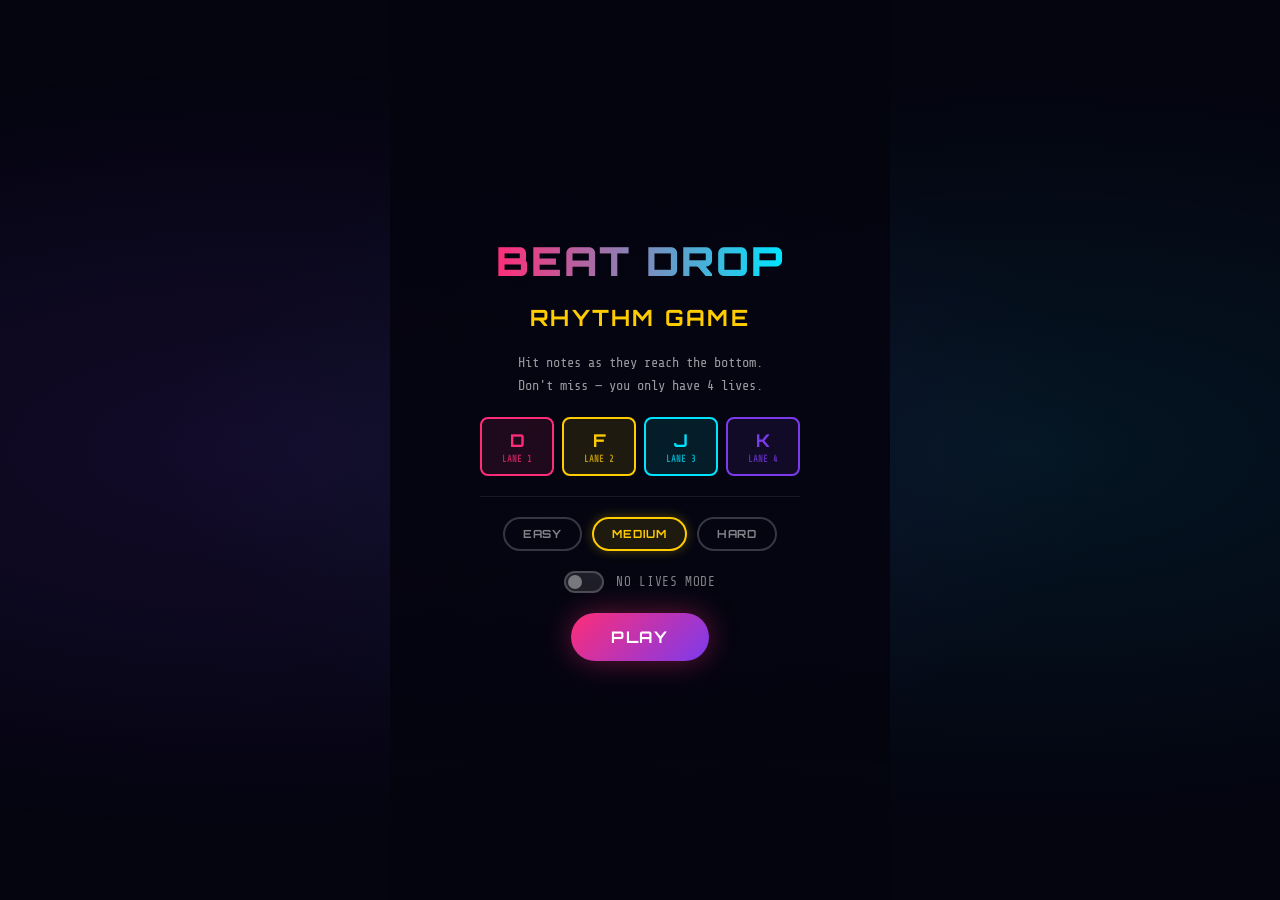
==== index.html @ 4f86e66f "Add note spawner, hit detection, button sprites, and game manager" ====
<!DOCTYPE html>
<html lang="en">
<head>
<meta charset="UTF-8">
<meta name="viewport" content="width=device-width, initial-scale=1.0">
<title>BEAT DROP</title>
<style>
  @import url('https://fonts.googleapis.com/css2?family=Orbitron:wght@400;700;900&family=Share+Tech+Mono&display=swap');

  :root {
    --col1: #ff2d78;
    --col2: #ffcc00;
    --col3: #00e5ff;
    --col4: #7c3aed;
    --bg: #050510;
  }

  * { margin: 0; padding: 0; box-sizing: border-box; }

  body {
    background: var(--bg);
    font-family: 'Share Tech Mono', monospace;
    color: #fff;
    height: 100vh;
    overflow: hidden;
    display: flex;
    flex-direction: column;
    align-items: center;
    justify-content: center;
  }

  body::before {
    content: '';
    position: fixed;
    inset: 0;
    background:
      radial-gradient(ellipse at 20% 50%, rgba(124,58,237,0.12) 0%, transparent 60%),
      radial-gradient(ellipse at 80% 50%, rgba(0,229,255,0.08) 0%, transparent 60%);
    pointer-events: none;
    z-index: 0;
  }

  #screen {
    position: relative;
    z-index: 1;
    display: flex;
    flex-direction: column;
    align-items: center;
    width: 100%;
    max-width: 500px;
    height: 100vh;
  }

  /* ── MENU OVERLAY ── */
  .overlay {
    position: absolute;
    inset: 0;
    display: flex;
    flex-direction: column;
    align-items: center;
    justify-content: center;
    background: rgba(5,5,16,0.92);
    z-index: 20;
    gap: 20px;
    padding: 30px;
    text-align: center;
  }

  .overlay h1 {
    font-family: 'Orbitron', sans-serif;
    font-size: 2.5rem;
    font-weight: 900;
    background: linear-gradient(90deg, var(--col1), var(--col3));
    -webkit-background-clip: text;
    -webkit-text-fill-color: transparent;
    background-clip: text;
    line-height: 1.1;
    letter-spacing: 0.05em;
  }

  .overlay h2 {
    font-family: 'Orbitron', sans-serif;
    font-size: 1.4rem;
    font-weight: 700;
    color: var(--col2);
    letter-spacing: 0.1em;
  }

  .overlay p {
    font-size: 0.85rem;
    color: rgba(255,255,255,0.6);
    line-height: 1.7;
    max-width: 320px;
  }

  /* ── KEY MAP ── */
  .key-map {
    display: grid;
    grid-template-columns: repeat(4, 1fr);
    gap: 8px;
    width: 100%;
    max-width: 320px;
  }

  .key-chip {
    padding: 10px 4px;
    border-radius: 8px;
    font-family: 'Orbitron', sans-serif;
    font-size: 1.1rem;
    font-weight: 700;
    border: 2px solid;
    display: flex;
    flex-direction: column;
    align-items: center;
    gap: 3px;
  }

  .key-chip span { font-size: 0.55rem; font-family: 'Share Tech Mono', monospace; opacity: 0.7; }
  .key-chip:nth-child(1) { border-color: var(--col1); color: var(--col1); background: rgba(255,45,120,0.1); }
  .key-chip:nth-child(2) { border-color: var(--col2); color: var(--col2); background: rgba(255,204,0,0.1); }
  .key-chip:nth-child(3) { border-color: var(--col3); color: var(--col3); background: rgba(0,229,255,0.1); }
  .key-chip:nth-child(4) { border-color: var(--col4); color: var(--col4); background: rgba(124,58,237,0.1); }

  /* ── BUTTONS ── */
  .btn {
    font-family: 'Orbitron', sans-serif;
    font-size: 1rem;
    font-weight: 700;
    letter-spacing: 0.1em;
    padding: 14px 40px;
    border-radius: 50px;
    border: none;
    cursor: pointer;
    background: linear-gradient(135deg, var(--col1), var(--col4));
    color: #fff;
    box-shadow: 0 0 30px rgba(255,45,120,0.4);
    transition: transform 0.15s, box-shadow 0.15s;
  }

  .btn:hover {
    transform: scale(1.05);
    box-shadow: 0 0 45px rgba(255,45,120,0.6);
  }

  /* ── DIFFICULTY ── */
  .diff-select { display: flex; gap: 10px; }

  .diff-btn {
    font-family: 'Orbitron', sans-serif;
    font-size: 0.7rem;
    font-weight: 700;
    letter-spacing: 0.08em;
    padding: 8px 18px;
    border-radius: 50px;
    border: 2px solid rgba(255,255,255,0.2);
    background: transparent;
    color: rgba(255,255,255,0.5);
    cursor: pointer;
    transition: all 0.2s;
  }

  .diff-btn:hover { border-color: var(--col3); color: var(--col3); }
  .diff-btn.active {
    border-color: var(--col2); color: var(--col2);
    background: rgba(255,204,0,0.1);
    box-shadow: 0 0 12px rgba(255,204,0,0.3);
  }

  /* ── NO LIVES TOGGLE ── */
  .toggle-row {
    display: flex; align-items: center; gap: 12px;
    font-size: 0.8rem; color: rgba(255,255,255,0.5); letter-spacing: 0.05em;
  }

  .toggle {
    width: 40px; height: 22px; border-radius: 11px;
    background: rgba(255,255,255,0.1);
    border: 2px solid rgba(255,255,255,0.2);
    position: relative; cursor: pointer;
    transition: background 0.2s, border-color 0.2s;
  }

  .toggle::after {
    content: ''; position: absolute;
    width: 14px; height: 14px; border-radius: 50%;
    background: rgba(255,255,255,0.4);
    top: 2px; left: 2px;
    transition: transform 0.2s, background 0.2s;
  }

  .toggle.on { background: rgba(0,229,255,0.2); border-color: var(--col3); }
  .toggle.on::after { transform: translateX(18px); background: var(--col3); }

  /* ── DIVIDER ── */
  .divider { width: 100%; max-width: 320px; height: 1px; background: rgba(255,255,255,0.08); }
</style>

<!-- Game styles (Adam) -->
<link rel="stylesheet" href="game.css">
</head>
<body>
<div id="screen">

  <!-- ── MENU (teammate's UI) ── -->
  <div class="overlay" id="menu">
    <h1>BEAT DROP</h1>
    <h2>RHYTHM GAME</h2>

    <p>Hit notes as they reach the bottom.<br>Don't miss — you only have 4 lives.</p>

    <div class="key-map">
      <div class="key-chip">D<span>LANE 1</span></div>
      <div class="key-chip">F<span>LANE 2</span></div>
      <div class="key-chip">J<span>LANE 3</span></div>
      <div class="key-chip">K<span>LANE 4</span></div>
    </div>

    <div class="divider"></div>

    <div class="diff-select">
      <button class="diff-btn">EASY</button>
      <button class="diff-btn active">MEDIUM</button>
      <button class="diff-btn">HARD</button>
    </div>

    <div class="toggle-row">
      <div class="toggle" id="noLivesToggle"></div>
      NO LIVES MODE
    </div>

    <button class="btn" id="playBtn">PLAY</button>
  </div>

  <!-- ── GAME AREA (Adam) ── -->
  <div id="gameArea">
    <div id="track"></div>
    <div id="buttons">
      <button class="lane-btn" data-lane="0">D</button>
      <button class="lane-btn" data-lane="1">F</button>
      <button class="lane-btn" data-lane="2">J</button>
      <button class="lane-btn" data-lane="3">K</button>
    </div>
  </div>

</div><!-- end #screen -->

<!-- Game logic (Adam) -->
<script src="game.js"></script>
</body>
</html>
---- game.css ----
/* ── GAME AREA ── */
#gameArea {
  display: none;
  position: absolute;
  inset: 0;
  flex-direction: column;
  align-items: center;
}
#gameArea.active { display: flex; }

/* ── NOTE TRACK ── */
#track {
  flex: 1;
  width: 100%;
  position: relative;
  overflow: hidden;
  border-bottom: 2px solid rgba(255,255,255,0.08);
}

/* ── FALLING NOTES ── */
.note {
  position: absolute;
  width: calc(25% - 10px);
  height: 36px;
  border-radius: 8px;
  top: -40px;
  z-index: 5;
  pointer-events: none;
}
.note[data-lane="0"] { left: 5px;             background: rgba(255,45,120,0.85);  border: 2px solid var(--col1); box-shadow: 0 0 10px rgba(255,45,120,0.5); }
.note[data-lane="1"] { left: calc(25% + 5px); background: rgba(255,204,0,0.85);   border: 2px solid var(--col2); box-shadow: 0 0 10px rgba(255,204,0,0.5); }
.note[data-lane="2"] { left: calc(50% + 5px); background: rgba(0,229,255,0.85);   border: 2px solid var(--col3); box-shadow: 0 0 10px rgba(0,229,255,0.5); }
.note[data-lane="3"] { left: calc(75% + 5px); background: rgba(124,58,237,0.85);  border: 2px solid var(--col4); box-shadow: 0 0 10px rgba(124,58,237,0.5); }

@keyframes noteHit {
  0%   { transform: scale(1);   opacity: 1; }
  50%  { transform: scale(1.4); opacity: 0.6; }
  100% { transform: scale(0);   opacity: 0; }
}
.note.hit { animation: noteHit 0.15s ease-out forwards; }

/* ── LANE BUTTONS ── */
#buttons {
  width: 100%;
  display: grid;
  grid-template-columns: repeat(4, 1fr);
  gap: 6px;
  padding: 10px;
}

.lane-btn {
  height: 64px;
  border-radius: 10px;
  border: 2px solid;
  background: transparent;
  font-family: 'Orbitron', sans-serif;
  font-size: 1.1rem;
  font-weight: 700;
  cursor: pointer;
  transition: transform 0.08s, box-shadow 0.08s, background 0.08s;
}

/* idle state */
.lane-btn[data-lane="0"] { border-color: var(--col1); color: var(--col1); }
.lane-btn[data-lane="1"] { border-color: var(--col2); color: var(--col2); }
.lane-btn[data-lane="2"] { border-color: var(--col3); color: var(--col3); }
.lane-btn[data-lane="3"] { border-color: var(--col4); color: var(--col4); }

/* pressed state */
.lane-btn.pressed[data-lane="0"] { background: rgba(255,45,120,0.35);  box-shadow: 0 0 20px rgba(255,45,120,0.7);  transform: scaleY(0.92); }
.lane-btn.pressed[data-lane="1"] { background: rgba(255,204,0,0.35);   box-shadow: 0 0 20px rgba(255,204,0,0.7);   transform: scaleY(0.92); }
.lane-btn.pressed[data-lane="2"] { background: rgba(0,229,255,0.35);   box-shadow: 0 0 20px rgba(0,229,255,0.7);   transform: scaleY(0.92); }
.lane-btn.pressed[data-lane="3"] { background: rgba(124,58,237,0.35);  box-shadow: 0 0 20px rgba(124,58,237,0.7);  transform: scaleY(0.92); }
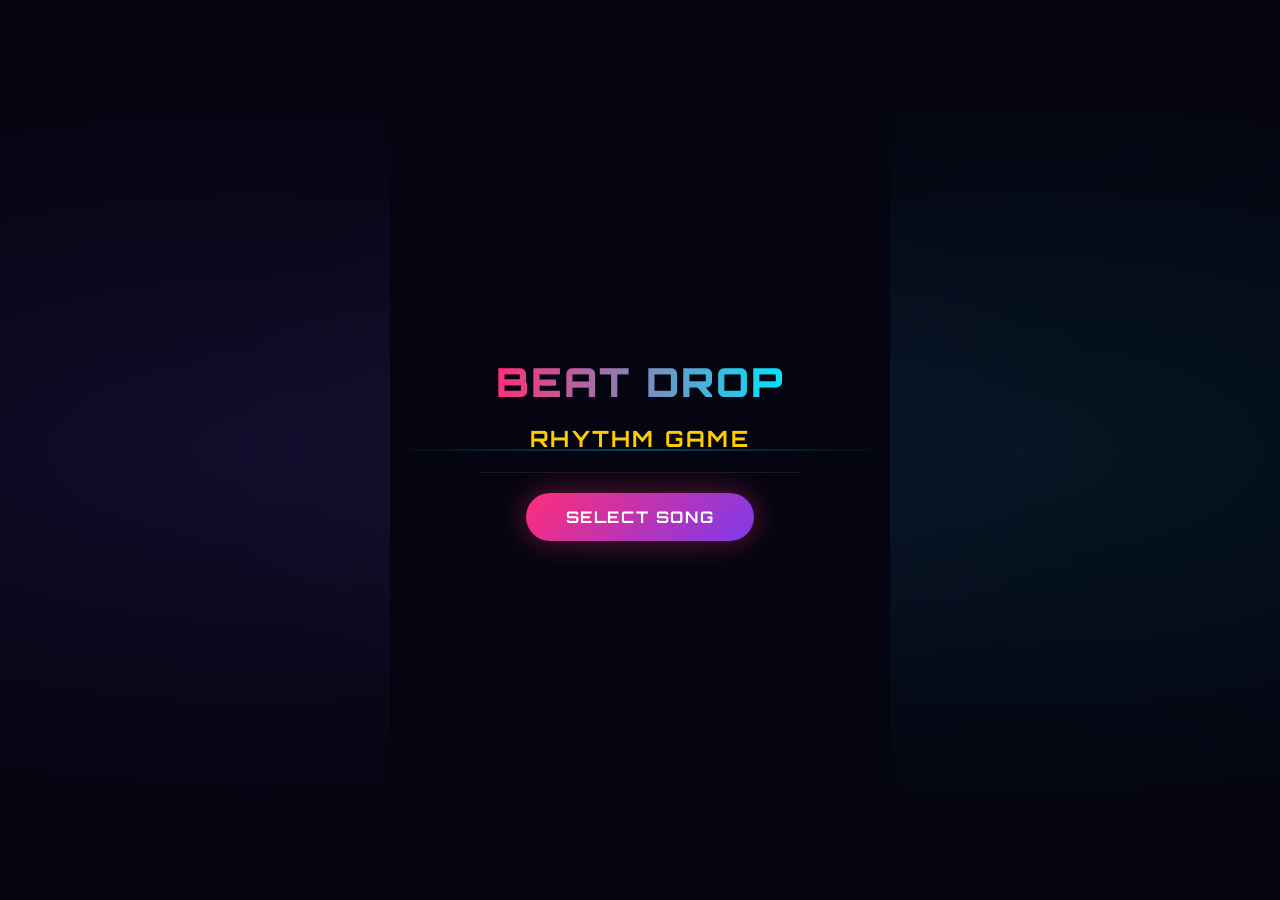
==== commit 7600d965: "Add main menu, level select, and songs registry. Changed note fall speed to come from song BPM" ====
--- a/index.html
+++ b/index.html
@@ -51,7 +51,7 @@
     height: 100vh;
   }
 
-  /* ── MENU OVERLAY ── */
+  /* ── SHARED OVERLAY ── */
   .overlay {
     position: absolute;
     inset: 0;
@@ -65,6 +65,8 @@
     padding: 30px;
     text-align: center;
   }
+
+  .overlay.hidden { display: none; }
 
   .overlay h1 {
     font-family: 'Orbitron', sans-serif;
@@ -92,34 +94,6 @@
     line-height: 1.7;
     max-width: 320px;
   }
-
-  /* ── KEY MAP ── */
-  .key-map {
-    display: grid;
-    grid-template-columns: repeat(4, 1fr);
-    gap: 8px;
-    width: 100%;
-    max-width: 320px;
-  }
-
-  .key-chip {
-    padding: 10px 4px;
-    border-radius: 8px;
-    font-family: 'Orbitron', sans-serif;
-    font-size: 1.1rem;
-    font-weight: 700;
-    border: 2px solid;
-    display: flex;
-    flex-direction: column;
-    align-items: center;
-    gap: 3px;
-  }
-
-  .key-chip span { font-size: 0.55rem; font-family: 'Share Tech Mono', monospace; opacity: 0.7; }
-  .key-chip:nth-child(1) { border-color: var(--col1); color: var(--col1); background: rgba(255,45,120,0.1); }
-  .key-chip:nth-child(2) { border-color: var(--col2); color: var(--col2); background: rgba(255,204,0,0.1); }
-  .key-chip:nth-child(3) { border-color: var(--col3); color: var(--col3); background: rgba(0,229,255,0.1); }
-  .key-chip:nth-child(4) { border-color: var(--col4); color: var(--col4); background: rgba(124,58,237,0.1); }
 
   /* ── BUTTONS ── */
   .btn {
@@ -142,6 +116,273 @@
     box-shadow: 0 0 45px rgba(255,45,120,0.6);
   }
 
+  .btn-ghost {
+    font-family: 'Orbitron', sans-serif;
+    font-size: 0.8rem;
+    font-weight: 700;
+    letter-spacing: 0.1em;
+    padding: 10px 28px;
+    border-radius: 50px;
+    border: 2px solid rgba(255,255,255,0.2);
+    cursor: pointer;
+    background: transparent;
+    color: rgba(255,255,255,0.5);
+    transition: all 0.2s;
+  }
+
+  .btn-ghost:hover {
+    border-color: rgba(255,255,255,0.5);
+    color: rgba(255,255,255,0.9);
+  }
+
+  /* ── DIVIDER ── */
+  .divider {
+    width: 100%;
+    max-width: 320px;
+    height: 1px;
+    background: rgba(255,255,255,0.08);
+  }
+
+  /* ── MAIN MENU SPECIFIC ── */
+  #mainMenu .tagline {
+    font-size: 0.75rem;
+    letter-spacing: 0.25em;
+    color: rgba(255,255,255,0.3);
+    text-transform: uppercase;
+  }
+
+  #mainMenu .menu-actions {
+    display: flex;
+    flex-direction: column;
+    align-items: center;
+    gap: 12px;
+    width: 100%;
+  }
+
+  /* animated scanline on main menu */
+  #mainMenu::before {
+    content: '';
+    position: absolute;
+    left: 0; right: 0;
+    height: 2px;
+    background: linear-gradient(90deg, transparent, var(--col3), transparent);
+    opacity: 0.3;
+    animation: scanline 4s linear infinite;
+    pointer-events: none;
+  }
+
+  @keyframes scanline {
+    0%   { top: 0%; }
+    100% { top: 100%; }
+  }
+
+  /* ── LEVEL SELECT ── */
+  #levelSelect {
+    justify-content: flex-start;
+    padding-top: 0;
+    gap: 0;
+  }
+
+  .level-select-header {
+    width: 100%;
+    display: flex;
+    align-items: center;
+    gap: 14px;
+    padding: 20px 20px 16px;
+    flex-shrink: 0;
+    border-bottom: 1px solid rgba(255,255,255,0.06);
+  }
+
+  .back-btn {
+    width: 36px;
+    height: 36px;
+    border-radius: 50%;
+    border: 2px solid rgba(255,255,255,0.15);
+    background: transparent;
+    color: rgba(255,255,255,0.6);
+    cursor: pointer;
+    display: flex;
+    align-items: center;
+    justify-content: center;
+    font-size: 1rem;
+    transition: all 0.2s;
+    flex-shrink: 0;
+  }
+
+  .back-btn:hover {
+    border-color: var(--col3);
+    color: var(--col3);
+  }
+
+  .level-select-header h2 {
+    font-family: 'Orbitron', sans-serif;
+    font-size: 0.85rem;
+    font-weight: 700;
+    letter-spacing: 0.25em;
+    color: rgba(255,255,255,0.5);
+  }
+
+  .song-list {
+    width: 100%;
+    flex: 1;
+    overflow-y: auto;
+    padding: 16px;
+    display: flex;
+    flex-direction: column;
+    gap: 12px;
+  }
+
+  .song-list::-webkit-scrollbar { width: 4px; }
+  .song-list::-webkit-scrollbar-track { background: transparent; }
+  .song-list::-webkit-scrollbar-thumb { background: rgba(255,255,255,0.1); border-radius: 2px; }
+
+  /* ── SONG CARD ── */
+  .song-card {
+    width: 100%;
+    border-radius: 14px;
+    border: 1px solid rgba(255,255,255,0.08);
+    background: rgba(255,255,255,0.03);
+    padding: 16px;
+    cursor: pointer;
+    transition: transform 0.15s, border-color 0.15s, background 0.15s, box-shadow 0.15s;
+    display: flex;
+    align-items: center;
+    gap: 14px;
+    position: relative;
+    overflow: hidden;
+  }
+
+  .song-card::before {
+    content: '';
+    position: absolute;
+    top: 0; left: 0; right: 0;
+    height: 2px;
+    border-radius: 14px 14px 0 0;
+    background: var(--card-accent);
+    opacity: 0.6;
+    transition: opacity 0.15s;
+  }
+
+  .song-card:hover {
+    transform: translateY(-2px);
+    border-color: rgba(255,255,255,0.18);
+    background: rgba(255,255,255,0.06);
+    box-shadow: 0 8px 32px rgba(0,0,0,0.4);
+  }
+
+  .song-card:hover::before { opacity: 1; }
+
+  .song-card:active { transform: scale(0.98); }
+
+  .song-icon {
+    width: 52px;
+    height: 52px;
+    border-radius: 10px;
+    display: flex;
+    align-items: center;
+    justify-content: center;
+    font-size: 1.4rem;
+    flex-shrink: 0;
+    background: var(--card-accent-bg);
+    border: 1px solid var(--card-accent-border);
+  }
+
+  .song-info {
+    flex: 1;
+    text-align: left;
+    min-width: 0;
+  }
+
+  .song-title {
+    font-family: 'Orbitron', sans-serif;
+    font-size: 0.95rem;
+    font-weight: 700;
+    color: #fff;
+    letter-spacing: 0.05em;
+    white-space: nowrap;
+    overflow: hidden;
+    text-overflow: ellipsis;
+  }
+
+  .song-artist {
+    font-size: 0.72rem;
+    color: rgba(255,255,255,0.45);
+    letter-spacing: 0.08em;
+    margin-top: 3px;
+  }
+
+  .song-meta {
+    display: flex;
+    gap: 8px;
+    margin-top: 8px;
+    flex-wrap: wrap;
+  }
+
+  .song-tag {
+    font-size: 0.6rem;
+    letter-spacing: 0.1em;
+    padding: 3px 8px;
+    border-radius: 20px;
+    background: rgba(255,255,255,0.06);
+    color: rgba(255,255,255,0.4);
+    border: 1px solid rgba(255,255,255,0.08);
+  }
+
+  .song-tag.bpm { color: var(--card-accent-text); border-color: var(--card-accent-border); }
+
+  .song-arrow {
+    color: rgba(255,255,255,0.2);
+    font-size: 1rem;
+    flex-shrink: 0;
+    transition: color 0.15s, transform 0.15s;
+  }
+
+  .song-card:hover .song-arrow {
+    color: rgba(255,255,255,0.6);
+    transform: translateX(3px);
+  }
+
+  /* ── SONG CONFIG (existing per-song menu) ── */
+  #songConfig {
+    gap: 20px;
+  }
+
+  #songConfig .config-song-name {
+    font-family: 'Share Tech Mono', monospace;
+    font-size: 0.7rem;
+    letter-spacing: 0.2em;
+    color: rgba(255,255,255,0.35);
+    text-transform: uppercase;
+  }
+
+  /* ── KEY MAP ── */
+  .key-map {
+    display: grid;
+    grid-template-columns: repeat(4, 1fr);
+    gap: 8px;
+    width: 100%;
+    max-width: 320px;
+  }
+
+  .key-chip {
+    padding: 10px 4px;
+    border-radius: 8px;
+    font-family: 'Orbitron', sans-serif;
+    font-size: 1.1rem;
+    font-weight: 700;
+    border: 2px solid;
+    display: flex;
+    flex-direction: column;
+    align-items: center;
+    gap: 3px;
+  }
+
+  .key-chip span { font-size: 0.55rem; font-family: 'Share Tech Mono', monospace; opacity: 0.7; }
+  .key-chip:nth-child(1) { border-color: var(--col1); color: var(--col1); background: rgba(255,45,120,0.1); }
+  .key-chip:nth-child(2) { border-color: var(--col2); color: var(--col2); background: rgba(255,204,0,0.1); }
+  .key-chip:nth-child(3) { border-color: var(--col3); color: var(--col3); background: rgba(0,229,255,0.1); }
+  .key-chip:nth-child(4) { border-color: var(--col4); color: var(--col4); background: rgba(124,58,237,0.1); }
+
   /* ── DIFFICULTY ── */
   .diff-select { display: flex; gap: 10px; }
 
@@ -191,20 +432,86 @@
   .toggle.on { background: rgba(0,229,255,0.2); border-color: var(--col3); }
   .toggle.on::after { transform: translateX(18px); background: var(--col3); }
 
-  /* ── DIVIDER ── */
-  .divider { width: 100%; max-width: 320px; height: 1px; background: rgba(255,255,255,0.08); }
+  /* ── SCREEN TRANSITIONS ── */
+  .overlay {
+    transition: opacity 0.2s ease, transform 0.2s ease;
+  }
+
+  .overlay.slide-out-left {
+    animation: slideOutLeft 0.2s ease forwards;
+  }
+
+  .overlay.slide-in-right {
+    animation: slideInRight 0.2s ease forwards;
+  }
+
+  .overlay.slide-out-right {
+    animation: slideOutRight 0.2s ease forwards;
+  }
+
+  .overlay.slide-in-left {
+    animation: slideInLeft 0.2s ease forwards;
+  }
+
+  @keyframes slideOutLeft {
+    from { opacity: 1; transform: translateX(0); }
+    to   { opacity: 0; transform: translateX(-40px); }
+  }
+
+  @keyframes slideInRight {
+    from { opacity: 0; transform: translateX(40px); }
+    to   { opacity: 1; transform: translateX(0); }
+  }
+
+  @keyframes slideOutRight {
+    from { opacity: 1; transform: translateX(0); }
+    to   { opacity: 0; transform: translateX(40px); }
+  }
+
+  @keyframes slideInLeft {
+    from { opacity: 0; transform: translateX(-40px); }
+    to   { opacity: 1; transform: translateX(0); }
+  }
 </style>
 
-<!-- Game styles (Adam) -->
 <link rel="stylesheet" href="game.css">
 </head>
 <body>
 <div id="screen">
 
-  <!-- ── MENU (teammate's UI) ── -->
-  <div class="overlay" id="menu">
+  <!-- ══════════════════════════════════════
+       SCREEN 1: MAIN MENU
+  ══════════════════════════════════════ -->
+  <div class="overlay" id="mainMenu">
     <h1>BEAT DROP</h1>
     <h2>RHYTHM GAME</h2>
+
+    <div class="divider"></div>
+
+    <div class="menu-actions">
+      <button class="btn" id="selectSongBtn">SELECT SONG</button>
+    </div>
+  </div>
+
+  <!-- ══════════════════════════════════════
+       SCREEN 2: LEVEL SELECT
+  ══════════════════════════════════════ -->
+  <div class="overlay hidden" id="levelSelect">
+    <div class="level-select-header">
+      <button class="back-btn" id="backToMainBtn">&#8592;</button>
+      <h2>SELECT SONG</h2>
+    </div>
+    <div class="song-list" id="songList">
+      <!-- Song cards injected by JS -->
+    </div>
+  </div>
+
+  <!-- ══════════════════════════════════════
+       SCREEN 3: SONG CONFIG (per-song menu)
+  ══════════════════════════════════════ -->
+  <div class="overlay hidden" id="songConfig">
+    <div class="config-song-name" id="configSongName"></div>
+    <h2 id="configSongTitle"></h2>
 
     <p>Hit notes as they reach the bottom.<br>Don't miss — you only have 4 lives.</p>
 
@@ -217,10 +524,10 @@
 
     <div class="divider"></div>
 
-    <div class="diff-select">
-      <button class="diff-btn">EASY</button>
-      <button class="diff-btn active">MEDIUM</button>
-      <button class="diff-btn">HARD</button>
+    <div class="diff-select" id="diffSelect">
+      <button class="diff-btn" data-diff="easy">EASY</button>
+      <button class="diff-btn active" data-diff="medium">MEDIUM</button>
+      <button class="diff-btn" data-diff="hard">HARD</button>
     </div>
 
     <div class="toggle-row">
@@ -228,11 +535,25 @@
       NO LIVES MODE
     </div>
 
-    <button class="btn" id="playBtn">PLAY</button>
+    <div style="display:flex; gap:12px; flex-wrap:wrap; justify-content:center;">
+      <button class="btn" id="playBtn">PLAY</button>
+      <button class="btn-ghost" id="backToLevelSelectBtn">BACK</button>
+    </div>
   </div>
 
-  <!-- ── GAME AREA (Adam) ── -->
+  <!-- ══════════════════════════════════════
+       GAME AREA
+  ══════════════════════════════════════ -->
   <div id="gameArea">
+    <div id="hud">
+      <div id="scoreDisplay">0</div>
+      <div id="multiplierWrap">
+        <div id="multiplierDisplay">x1</div>
+        <div id="multiplierTrack">
+          <div id="multiplierBar"></div>
+        </div>
+      </div>
+    </div>
     <div id="track"></div>
     <div id="buttons">
       <button class="lane-btn" data-lane="0">D</button>
@@ -244,7 +565,6 @@
 
 </div><!-- end #screen -->
 
-<!-- Game logic (Adam) -->
 <script src="game.js"></script>
 </body>
 </html>
--- a/game.css
+++ b/game.css
@@ -8,12 +8,81 @@
 }
 #gameArea.active { display: flex; }
 
+/* ── HUD ── */
+#hud {
+  width: 100%;
+  display: flex;
+  align-items: center;
+  justify-content: space-between;
+  padding: 10px 14px 6px;
+  position: relative;
+  z-index: 10;
+  flex-shrink: 0;
+}
+
+#scoreDisplay {
+  font-family: 'Orbitron', sans-serif;
+  font-size: 1.5rem;
+  font-weight: 700;
+  color: #fff;
+  letter-spacing: 0.08em;
+  min-width: 120px;
+  text-align: left;
+  text-shadow: 0 0 20px rgba(255,255,255,0.25);
+}
+
+/* ── MULTIPLIER DISPLAY ── */
+#multiplierWrap {
+  display: flex;
+  flex-direction: column;
+  align-items: center;
+  gap: 4px;
+}
+
+#multiplierDisplay {
+  font-family: 'Orbitron', sans-serif;
+  font-size: 1.2rem;
+  font-weight: 900;
+  color: var(--col2);
+  letter-spacing: 0.1em;
+  text-shadow: 0 0 14px rgba(255,204,0,0.5);
+  transition: color 0.15s;
+}
+
+#multiplierDisplay.multiplier-pulse {
+  animation: multPulse 0.25s ease-out;
+}
+
+@keyframes multPulse {
+  0%   { transform: scale(1);    }
+  40%  { transform: scale(1.45); }
+  100% { transform: scale(1);    }
+}
+
+/* streak progress bar toward next multiplier */
+#multiplierTrack {
+  width: 80px;
+  height: 4px;
+  border-radius: 2px;
+  background: rgba(255,255,255,0.1);
+  overflow: hidden;
+}
+
+#multiplierBar {
+  height: 100%;
+  width: 0%;
+  border-radius: 2px;
+  background: var(--col2);
+  box-shadow: 0 0 6px rgba(255,204,0,0.6);
+  transition: width 0.12s ease-out, background 0.2s;
+}
+
 /* ── NOTE TRACK ── */
 #track {
   flex: 1;
   width: 100%;
   position: relative;
-  overflow: hidden;
+  overflow: visible;
   border-bottom: 2px solid rgba(255,255,255,0.08);
 }
 
@@ -21,7 +90,7 @@
 .note {
   position: absolute;
   width: calc(25% - 10px);
-  height: 36px;
+  height: 64px;
   border-radius: 8px;
   top: -40px;
   z-index: 5;
@@ -46,6 +115,8 @@
   grid-template-columns: repeat(4, 1fr);
   gap: 6px;
   padding: 10px;
+  position: relative;
+  z-index: 0;
 }
 
 .lane-btn {
@@ -71,3 +142,104 @@
 .lane-btn.pressed[data-lane="1"] { background: rgba(255,204,0,0.35);   box-shadow: 0 0 20px rgba(255,204,0,0.7);   transform: scaleY(0.92); }
 .lane-btn.pressed[data-lane="2"] { background: rgba(0,229,255,0.35);   box-shadow: 0 0 20px rgba(0,229,255,0.7);   transform: scaleY(0.92); }
 .lane-btn.pressed[data-lane="3"] { background: rgba(124,58,237,0.35);  box-shadow: 0 0 20px rgba(124,58,237,0.7);  transform: scaleY(0.92); }
+
+/* ── HIT FEEDBACK ── */
+.feedback-label {
+  position: absolute;
+  bottom: 80px;
+  transform: translateX(-50%);
+  font-family: 'Orbitron', sans-serif;
+  font-size: 0.85rem;
+  font-weight: 700;
+  letter-spacing: 0.12em;
+  pointer-events: none;
+  z-index: 10;
+  animation: feedbackRise 0.6s ease-out forwards;
+}
+
+.feedback-perfect { color: #ffcc00; text-shadow: 0 0 12px #ffcc00; }
+.feedback-early   { color: #00e5ff; text-shadow: 0 0 12px #00e5ff; }
+.feedback-late    { color: #ff2d78; text-shadow: 0 0 12px #ff2d78; }
+.feedback-miss    { color: rgba(255,255,255,0.35); }
+
+@keyframes feedbackRise {
+  0%   { opacity:1; transform:translateX(-50%) translateY(0)     scale(1.2); }
+  20%  { opacity:1; transform:translateX(-50%) translateY(-6px)  scale(1);   }
+  100% { opacity:0; transform:translateX(-50%) translateY(-32px) scale(0.85);}
+}
+
+/* ── GAME OVER SCREEN ── */
+#gameOverScreen {
+  position: absolute;
+  inset: 0;
+  display: flex;
+  flex-direction: column;
+  align-items: center;
+  justify-content: center;
+  background: rgba(5,5,16,0.95);
+  z-index: 30;
+  gap: 18px;
+  padding: 30px;
+  text-align: center;
+  animation: goFadeIn 0.4s ease-out;
+}
+
+@keyframes goFadeIn {
+  from { opacity: 0; transform: scale(0.96); }
+  to   { opacity: 1; transform: scale(1); }
+}
+
+.go-title {
+  font-family: 'Orbitron', sans-serif;
+  font-size: 1.1rem;
+  font-weight: 700;
+  letter-spacing: 0.25em;
+  color: rgba(255,255,255,0.5);
+}
+
+.go-rank {
+  font-family: 'Orbitron', sans-serif;
+  font-size: 6rem;
+  font-weight: 900;
+  line-height: 1;
+  letter-spacing: 0.05em;
+  animation: rankPop 0.5s cubic-bezier(0.175, 0.885, 0.32, 1.275) forwards;
+}
+
+@keyframes rankPop {
+  0%   { transform: scale(0.4); opacity: 0; }
+  60%  { transform: scale(1.1); }
+  100% { transform: scale(1);   opacity: 1; }
+}
+
+.go-stats {
+  display: grid;
+  grid-template-columns: 1fr 1fr;
+  gap: 10px;
+  width: 100%;
+  max-width: 280px;
+}
+
+.go-stat {
+  background: rgba(255,255,255,0.04);
+  border: 1px solid rgba(255,255,255,0.08);
+  border-radius: 10px;
+  padding: 12px;
+  display: flex;
+  flex-direction: column;
+  gap: 4px;
+}
+
+.go-stat-label {
+  font-family: 'Share Tech Mono', monospace;
+  font-size: 0.65rem;
+  color: rgba(255,255,255,0.4);
+  letter-spacing: 0.12em;
+}
+
+.go-stat-value {
+  font-family: 'Orbitron', sans-serif;
+  font-size: 1.1rem;
+  font-weight: 700;
+  color: #fff;
+}
